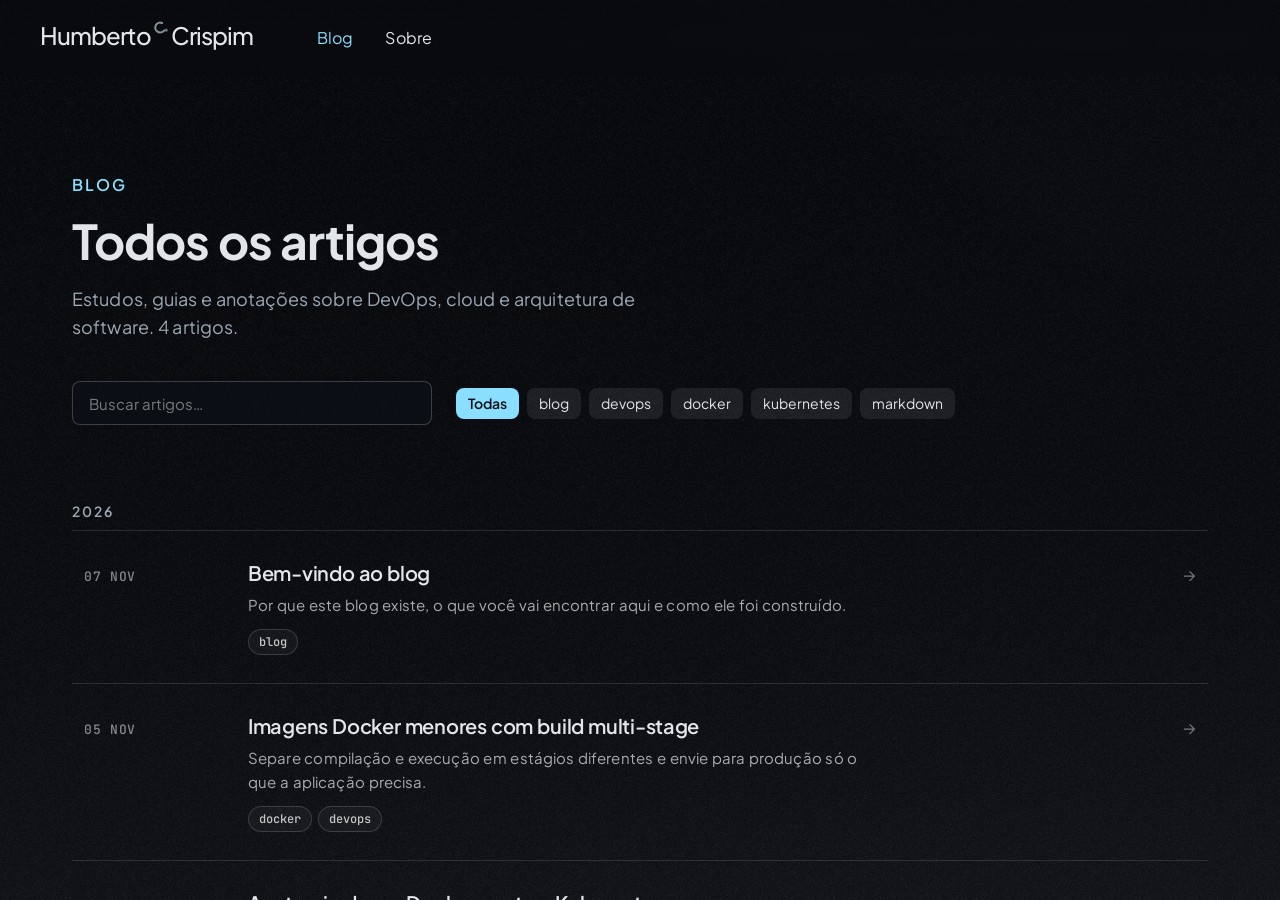
==== blog.html @ ec680221 "Adicionar página Blog com todos os artigos Nova página blog.html com busca, filtro por categoria e a" ====
<!doctype html>
<html lang="pt-BR"><head><meta charset="utf-8"><meta name="viewport" content="width=device-width,initial-scale=1"><link rel="icon" type="image/png" sizes="32x32" href="./assets/favicon-32.png"><link rel="icon" type="image/png" sizes="512x512" href="./assets/favicon-512.png"><link rel="apple-touch-icon" href="./assets/favicon-180.png"><meta name="theme-color" content="#121212"><meta name="description" content="Blog de tecnologia de Humberto Crispim: notas, estudos e guias práticos."><link rel="preconnect" href="https://fonts.googleapis.com"><link rel="preconnect" href="https://fonts.gstatic.com" crossorigin><link href="https://fonts.googleapis.com/css2?family=Plus+Jakarta+Sans:ital,wght@0,400;0,500;0,600;0,700;0,800;1,400&family=JetBrains+Mono:ital,wght@0,400;0,700;1,400&display=swap" rel="stylesheet"><title>Blog — Humberto Crispim</title><link rel="stylesheet" href="./styles.css"></head><body class="blog-index"><div id="sky"></div><canvas id="atmos" aria-hidden="true"></canvas><div id="light"></div><div id="noise"></div><main class="shell" id="page"><nav><div class="nav-inner"><a class="brand logo" href="./index.html" aria-label="Humberto C. Crispim, início"><span class="logo-first">Humberto</span><span class="logo-mid"><svg class="logo-c" viewBox="386 19 51 48" aria-hidden="true"><g transform="translate(381.26 17.38) rotate(-14 26 26) scale(1.3)"><path class="logo-c-stroke" d="M28.5 10.5 A12 12 0 1 0 28.5 29.5" pathLength="1"/><circle class="logo-c-dot" cx="34" cy="30" r="3.4"/></g></svg></span><span class="logo-last">Crispim</span></a><div class="navlinks"><a href="./blog.html" aria-current="page">Blog</a><a href="./index.html#sobre">Sobre</a></div></div></nav><section class="section blog-section blog-page" aria-labelledby="blog-title"><header class="archive-head"><h2 class="kicker">Blog</h2><h1 id="blog-title">Todos os artigos</h1><p class="archive-lead">Estudos, guias e anotações sobre DevOps, cloud e arquitetura de software. <span id="archive-count" aria-live="polite"></span></p></header><div class="toolbar"><input class="search" id="archive-search" type="search" placeholder="Buscar artigos…" aria-label="Buscar artigos"><div class="cat-pills" id="archive-tags" role="group" aria-label="Filtrar por categoria"></div></div><div id="archive"></div></section><footer class="site-footer"><div class="footer-grid"><div class="footer-about"><span class="logo logo-static" role="img" aria-label="Humberto C. Crispim"><span class="logo-first">Humberto</span><span class="logo-mid"><svg class="logo-c" viewBox="386 19 51 48" aria-hidden="true"><g transform="translate(381.26 17.38) rotate(-14 26 26) scale(1.3)"><path class="logo-c-stroke" d="M28.5 10.5 A12 12 0 1 0 28.5 29.5" pathLength="1"/><circle class="logo-c-dot" cx="34" cy="30" r="3.4"/></g></svg></span><span class="logo-last">Crispim</span></span><p>Blog de tecnologia sobre DevOps, cloud e arquitetura de software.</p><p class="copy">© 2026 Humberto Crispim</p></div><div><h2>Categorias</h2><ul class="footer-tags" id="footer-tags"></ul></div><div><h2>Geral</h2><ul><li><a href="./blog.html">Blog</a></li><li><a href="./index.html#sobre">Sobre</a></li></ul><div class="footer-social"><a class="social-link" href="https://github.com/humbertocrispim" target="_blank" rel="noopener noreferrer"><svg xmlns="http://www.w3.org/2000/svg" width="20" height="20" viewBox="0 0 24 24" fill="none" stroke="currentColor" stroke-width="2" stroke-linecap="round" stroke-linejoin="round" aria-hidden="true"><path d="M15 22v-4a4.8 4.8 0 0 0-1-3.5c3 0 6-2 6-5.5.08-1.25-.27-2.48-1-3.5.28-1.15.28-2.35 0-3.5 0 0-1 0-3 1.5-2.64-.5-5.36-.5-8 0C6 2 5 2 5 2c-.3 1.15-.3 2.35 0 3.5A5.403 5.403 0 0 0 4 9c0 3.5 3 5.5 6 5.5-.39.49-.68 1.05-.85 1.65-.17.6-.22 1.23-.15 1.85v4"></path><path d="M9 18c-4.51 2-5-2-7-2"></path></svg><span class="sr-only">GitHub de Humberto Crispim (abre em nova aba)</span></a><a class="social-link" href="https://www.linkedin.com/in/humberto-crispim-324182112/" target="_blank" rel="noopener noreferrer"><svg xmlns="http://www.w3.org/2000/svg" width="20" height="20" viewBox="0 0 24 24" fill="none" stroke="currentColor" stroke-width="2" stroke-linecap="round" stroke-linejoin="round" aria-hidden="true"><path d="M16 8a6 6 0 0 1 6 6v7h-4v-7a2 2 0 0 0-2-2 2 2 0 0 0-2 2v7h-4v-7a6 6 0 0 1 6-6z"></path><rect width="4" height="12" x="2" y="9"></rect><circle cx="4" cy="4" r="2"></circle></svg><span class="sr-only">LinkedIn de Humberto Crispim (abre em nova aba)</span></a></div></div></div></footer></main><script src="./site.js"></script><script src="./atmosphere.js"></script><script src="./posts.js"></script><script src="./blog.js"></script><script src="./vendor/motion.umd.min.js"></script><script src="./interactions.js"></script></body></html>
---- styles.css ----
:root{--top:19,47,69;--mid:44,118,151;--bottom:138,222,255;--glow:250,205,150;--grain:.065;--glass:.24;color-scheme:dark}*{box-sizing:border-box}html,body{height:100%;margin:0}body{font-family:"Plus Jakarta Sans",system-ui,sans-serif;color:#fff;background:#142e43}button,a,input{-webkit-tap-highlight-color:transparent}button,a{touch-action:manipulation}a{color:inherit;text-decoration:none}button{font:inherit;color:inherit;cursor:pointer}button:focus-visible,a:focus-visible,input:focus-visible{outline:2px solid #fff;outline-offset:5px}#sky{position:fixed;inset:0;background:linear-gradient(rgb(var(--top)),rgb(var(--mid)) 55%,rgb(var(--bottom)));z-index:-3}#light{position:fixed;inset:-20%;z-index:-2;pointer-events:none;background:radial-gradient(ellipse at 76% 69%,rgba(var(--glow),.6),transparent 42%),radial-gradient(ellipse at 20% 20%,rgba(160,220,255,.16),transparent 43%);filter:blur(35px);animation:drift 18s ease-in-out infinite alternate}#noise{position:fixed;inset:0;pointer-events:none;z-index:5;opacity:var(--grain);background-image:url("data:image/svg+xml,%3Csvg viewBox='0 0 180 180' xmlns='http://www.w3.org/2000/svg'%3E%3Cfilter id='n'%3E%3CfeTurbulence type='fractalNoise' baseFrequency='.85' numOctaves='3' stitchTiles='stitch'/%3E%3C/filter%3E%3Cpath fill='%23fff' filter='url(%23n)' opacity='.75' d='M0 0h180v180H0z'/%3E%3C/svg%3E")}@keyframes drift{to{transform:translate(-5%,4%) scale(1.1)}}.shell{position:fixed;inset:18px 30px;border:1px solid #ffffff26;border-radius:22px;overflow:auto;background:rgba(4,12,24,var(--glass));backdrop-filter:blur(14px);box-shadow:0 30px 100px #0003;scroll-behavior:smooth;scrollbar-width:none}.shell::-webkit-scrollbar{display:none}nav{position:sticky;top:0;z-index:4;padding:23px 38px;display:flex;align-items:center;justify-content:space-between;background:#0d203458;backdrop-filter:blur(24px);border-bottom:1px solid #ffffff17}.brand{font-size:22px;font-weight:600;letter-spacing:-1px;display:flex;gap:10px;align-items:center}.mark{width:22px;height:22px;border:1px solid #fff9;border-radius:50%;box-shadow:6px -3px 0 -1px #ffffff30}.navlinks{display:flex;gap:30px;font-size:13px;color:#ffffffb0}.pill{border:1px solid #ffffff40;border-radius:30px;padding:9px 15px;background:#ffffff0a;font-size:12px}.hero{min-height:calc(100svh - 120px);display:flex;flex-direction:column;justify-content:center;padding:70px 7%;position:relative}.eyebrow{font-size:11px;letter-spacing:2.5px;text-transform:uppercase;color:#ffffffb5}.eyebrow:before{content:'';display:inline-block;width:6px;height:6px;border-radius:50%;background:#b2e6ff;box-shadow:0 0 14px #8adeff;margin-right:10px}h1{font-size:clamp(58px,7.8vw,112px);line-height:1.02;letter-spacing:-.065em;font-weight:500;margin:30px 0}h1 em{font-style:normal;color:#d2efff99}.hero p{max-width:400px;font-size:16px;line-height:1.8;color:#ffffffb3}.cta{display:inline-flex;align-items:center;gap:35px;width:max-content;margin-top:22px;border-bottom:1px solid #ffffff70;padding:10px 0;font-size:13px}.orbit{position:absolute;width:30vw;height:30vw;max-width:440px;max-height:440px;right:7%;top:25%;border:1px solid #ffffff26;border-radius:50%;background:radial-gradient(circle at 32% 25%,#ffffff26,#ffffff02 55%);box-shadow:inset -25px -20px 65px #071c3922,0 0 70px #ffffff06}.orbit:before,.orbit:after{content:'';position:absolute;border:1px solid #ffffff18;border-radius:50%;inset:15%;transform:rotate(-35deg) scaleX(1.6)}.orbit:after{inset:-10%;transform:rotate(35deg) scaleX(.6)}.hero-bottom{display:flex;justify-content:space-between;position:absolute;bottom:30px;left:7%;right:7%;font:10px monospace;letter-spacing:1px;color:#ffffff80}.section{padding:100px 7%;min-height:85svh;border-top:1px solid #ffffff20;display:flex;flex-direction:column;justify-content:center}.section h2{font-size:clamp(36px,5vw,66px);font-weight:400;letter-spacing:-.05em;line-height:1.08;margin:22px 0}.section p{color:#ffffffb8;line-height:1.8;font-size:15px;max-width:470px}.two{display:grid;grid-template-columns:1fr 1fr;gap:8%;align-items:center}.sample{min-height:300px;border:1px solid #ffffff30;background:#ffffff0c;box-shadow:0 20px 50px #0001,inset 0 1px #ffffff20;border-radius:24px;padding:32px;backdrop-filter:blur(20px);display:flex;flex-direction:column;justify-content:space-between}.sample .large{font-size:65px;font-weight:300;letter-spacing:-4px}.sample-row{display:flex;justify-content:space-between;align-items:center;font-size:12px;color:#ffffffb5}.line{height:1px;background:#ffffff25;margin:25px 0}.swatches{display:flex;gap:10px}.swatch{height:36px;flex:1;border-radius:8px;border:1px solid #ffffff30}.lab{margin-top:30px;display:grid;grid-template-columns:1fr 1fr;gap:20px}.control{border-top:1px solid #ffffff35;padding-top:20px}.control label{display:flex;justify-content:space-between;font-size:12px;margin-bottom:22px;color:#ffffffc5}input[type=range]{width:100%;accent-color:#c7ecff;cursor:pointer}.modes{display:flex;gap:8px;flex-wrap:wrap;margin-top:22px}.modes button{border:1px solid #ffffff30;border-radius:30px;background:#ffffff09;padding:11px 17px;font-size:12px}.modes button[aria-pressed=true]{background:#fff;color:#16384c;border-color:#fff}.final{text-align:center;align-items:center;min-height:75svh}.final p{max-width:480px}.final h2{font-size:clamp(55px,8vw,100px)}footer{padding:30px 7%;display:flex;justify-content:space-between;border-top:1px solid #ffffff20;color:#ffffff80;font-size:11px}.progress{position:fixed;left:0;top:0;height:2px;background:#c5ecff;z-index:10;width:0}.status{position:fixed;right:48px;bottom:35px;z-index:6;font:10px monospace;letter-spacing:1px;pointer-events:none;color:#ffffff80}.paused #light{animation-play-state:paused}@media(max-width:760px){.shell{inset:9px;border-radius:16px}nav{padding:20px}.navlinks{display:none}.brand{font-size:19px}.hero{padding:65px 7% 100px;min-height:85svh}.hero h1{position:relative;z-index:1;font-size:clamp(52px,12vw,80px)}.orbit{right:4%;top:21%;width:48vw;height:48vw;opacity:.5}.hero p{position:relative;max-width:290px}.two{grid-template-columns:1fr;gap:35px}.section{padding:75px 7%;min-height:90svh}.sample{min-height:250px}.status{right:25px;bottom:25px}.hero-bottom{font-size:8px}.hero-bottom span:last-child{display:none}.lab{grid-template-columns:1fr}.final{min-height:70svh}footer{padding-bottom:50px}}@media(prefers-reduced-motion:reduce){#light{animation:none}.shell{scroll-behavior:auto}}
#atmos{position:fixed;inset:0;width:100%;height:100%;z-index:-2;pointer-events:none}body.canvas-ready #light{display:none}#noise{background-image:url('./grain.png');background-size:128px 128px;opacity:calc(var(--grain) * 10)}.section{scroll-margin-top:80px}.title-line{display:block;will-change:transform,opacity}.title-light{color:#d2efff99}.replay{display:block;width:max-content;border:0;background:transparent;font-size:11px;color:#ffffffa5;margin-top:18px;padding:5px 0}.replay:hover{color:white}.orbit{border:0;background:transparent;box-shadow:none}.orbit:before,.orbit:after{display:none}.orbit-art{width:100%;height:100%;overflow:visible}.orbital-ring,.core-halo{transform-origin:220px 220px}.hero .cta{margin-top:18px}.hero-bottom{bottom:20px}@media(prefers-reduced-motion:reduce){.replay{display:none}}.hero{display:grid;grid-template-columns:minmax(0,.95fr) minmax(0,1.1fr);gap:5%;align-items:center;padding-top:90px;padding-bottom:110px}.hero-copy{min-width:0}.hero h1{font-size:clamp(54px,6.2vw,88px)}.terminal-demo{min-width:0;position:relative}.code-window,.command-window{background:#0c1117;border:1px solid #ffffff22;border-radius:15px;box-shadow:0 18px 50px #0003;overflow:hidden}.terminal-bar{height:40px;border-bottom:1px solid #ffffff20;display:flex;align-items:center;gap:9px;padding:0 16px;font:11px monospace;color:#ffffff80}.terminal-dot{height:7px;width:7px;background:#727981;border-radius:50%}.python-label{margin-left:auto;font-size:9px;letter-spacing:1.5px;color:#ffffff40}.python-code{margin:0;padding:23px 20px;font:clamp(10px,.94vw,13px)/1.9 "JetBrains Mono",ui-monospace,SFMono-Regular,Consolas,monospace;color:#dce0e6;overflow-x:auto;tab-size:4}.syn-keyword{color:#ff627a}.syn-string{color:#a6d3ff}.syn-type{color:#70bbff}.syn-fn{color:#c39bff}.command-window{margin-top:12px;padding:19px 20px;min-height:90px}.commands{font:clamp(11px,1vw,13px)/1.9 "JetBrains Mono",ui-monospace,SFMono-Regular,Consolas,monospace;color:#a6d3ff;white-space:pre}.prompt{color:#c39bff}.typing-cursor{display:inline-block;width:7px;height:14px;vertical-align:-2px;background:#b8ddff;margin-left:3px;animation:blink 1s step-end infinite}.typing-cursor[hidden]{display:none}.pending-command{visibility:hidden}.terminal-caption{display:flex;align-items:center;gap:7px;font:9px monospace;letter-spacing:.3px;color:#ffffff75;margin-top:15px}.terminal-caption>span:last-child{margin-left:auto;font-size:8px;letter-spacing:1px}.live-dot{width:5px;height:5px;border-radius:50%;background:#a6d3ff;box-shadow:0 0 10px #a6d3ff}.sr-only{position:absolute;width:1px;height:1px;padding:0;margin:-1px;overflow:hidden;clip:rect(0,0,0,0);white-space:nowrap;border:0}.paused .typing-cursor{animation-play-state:paused}@keyframes blink{50%{opacity:0}}@media(max-width:1000px){.hero{grid-template-columns:1fr;padding-top:65px;gap:45px}.hero-copy{max-width:600px}.hero h1{font-size:clamp(54px,9vw,84px)}.terminal-demo{max-width:650px;width:100%;margin-bottom:20px}.python-code{font-size:12px}.commands{font-size:12px}.hero-bottom{position:static;grid-column:1;margin-top:10px}.hero{padding-bottom:35px}}@media(max-width:480px){.python-code{font-size:9px;padding:18px 12px}.commands{font-size:10px}.command-window{padding:16px 12px}.terminal-caption>span:last-child{display:none}.hero h1{font-size:54px}.terminal-bar{padding:0 12px}}@media(prefers-reduced-motion:reduce){.typing-cursor{animation:none}}#noise{z-index:-1}.terminal-demo{isolation:isolate}.mac-terminal{height:405px;border-radius:15px;overflow:hidden;background:#282a35;border:1px solid #4b4a56;box-shadow:0 16px 45px #0005,0 0 0 1px #14141b;opacity:1}.mac-titlebar{height:38px;background:#272630;border-bottom:1px solid #14141c;display:flex;align-items:center;gap:15px;padding:0 12px;box-shadow:inset 0 1px 0 #ffffff12}.mac-buttons{display:flex;gap:9px;flex-shrink:0}.mac-buttons i{display:block;width:14px;height:14px;border-radius:50%;border:1px solid #797882;background:linear-gradient(#575660,#44434c);box-shadow:inset 0 1px #ffffff25}.mac-title{font:600 12px/1.2 system-ui,sans-serif;color:#686770;white-space:nowrap;overflow:hidden;text-overflow:ellipsis}.mac-shortcut{margin-left:auto;font:600 12px system-ui;color:#4e4d58;white-space:nowrap}.mac-terminal-body{padding:5px 7px;background:#282a35;height:calc(100% - 38px);font:12px/1.5 Menlo,Monaco,Consolas,monospace;color:#ededed;overflow:hidden}.last-login{white-space:nowrap;letter-spacing:0}.commands{font:inherit;color:#ededed;white-space:pre}.mac-line{display:flex;align-items:center;gap:0;min-height:21px;white-space:pre}.mac-prompt{display:inline-flex;align-items:center;gap:8px;margin-right:9px;flex-shrink:0}.apple-icon{height:14px;width:13px;color:#ed6bb7;overflow:visible}.mac-prompt>span{font-size:14px}.mac-line .typing-cursor{width:8px;height:17px;border:1px solid #ededed;background:transparent;margin-left:2px;vertical-align:0;flex-shrink:0}.mac-line .typing-cursor[hidden]{display:none}@media(min-width:1400px){.mac-terminal{height:440px}.mac-terminal-body{font-size:13px}}@media(max-width:1000px){.mac-terminal{height:390px}.mac-terminal-body{font-size:12px}.terminal-demo{max-width:650px}}@media(max-width:480px){.mac-terminal{height:300px;border-radius:12px}.mac-titlebar{gap:10px;padding:0 9px;height:32px}.mac-buttons{gap:5px}.mac-buttons i{width:10px;height:10px}.mac-title{font-size:9px}.mac-shortcut{font-size:9px}.mac-terminal-body{height:calc(100% - 32px);font-size:8px;padding:7px 5px}.mac-prompt{gap:5px;margin-right:5px}.mac-prompt>span{font-size:11px}.apple-icon{width:10px;height:12px}.mac-line .typing-cursor{height:13px;width:6px}.mac-line{min-height:18px}}.terminal-demo{isolation:isolate}.code-window,.command-window{background:#0c1117;opacity:1;border:1px solid #ffffff24;border-radius:14px;box-shadow:0 16px 40px #0003;backdrop-filter:none}.terminal-bar{height:39px;background:#0c1117;padding:0 16px;font:11px "JetBrains Mono",ui-monospace,SFMono-Regular,Consolas,monospace;letter-spacing:.4px;color:#92969c;border-bottom:1px solid #ffffff26}.terminal-dot{width:7px;height:7px;background:#6c7076}.python-code{background:#0c1117;padding:20px;font:12px/1.65 "JetBrains Mono",ui-monospace,SFMono-Regular,Consolas,monospace;color:#dce0e6;white-space:pre;overflow-x:auto}.command-window{background:#0c1117;margin-top:12px;padding:18px 20px;min-height:81px}.commands{font:12px/1.8 "JetBrains Mono",ui-monospace,SFMono-Regular,Consolas,monospace;color:#a6d3ff;white-space:pre}.prompt{color:#c39bff}.typing-cursor{width:7px;height:14px;background:#a6d3ff;border:0;margin-left:3px;vertical-align:-2px}.typing-cursor[hidden]{display:none}@media(max-width:480px){.python-code{font-size:9px;padding:16px 12px}.command-window{padding:15px 12px}.commands{font-size:11px}.terminal-bar{padding:0 12px}}.shell::before{content:"";position:fixed;inset:0;border-radius:inherit;pointer-events:none;z-index:-1;background-image:url("./grain.png");background-size:128px 128px;opacity:calc(var(--grain) * 10)}.terminal-demo{width:100%;max-width:547.2px;justify-self:end}.code-window{height:325.92px}.python-code{font-size:13.5px;line-height:1.65;padding:20px;height:calc(100% - 39px);margin:0}.command-window{height:83.25px;min-height:0;padding:18.35px 20px;margin-top:12px}.commands{font-size:12.5px;line-height:1.65}@media(max-width:1000px){.terminal-demo{justify-self:start;max-width:547.2px}}@media(max-width:600px){.code-window{height:auto;min-height:250px}.python-code{font-size:clamp(8px,2.25vw,13.5px);height:auto;line-height:1.65;padding:20px}.command-window{height:83.25px}.commands{font-size:12px}}nav{height:77px;min-height:77px;flex-shrink:0;padding:0;background:#0d1117;backdrop-filter:none;border-bottom:1px solid #ffffff1a;display:block}.nav-inner{width:100%;max-width:1424px;height:77px;margin:0 auto;padding:0 40px 1px;display:flex;align-items:center;justify-content:space-between;gap:16px}.brand{height:28px;line-height:28px;flex-shrink:0}.navlinks{gap:4px;font-size:14px;line-height:20px}.navlinks a{padding:12px;border-radius:8px;white-space:nowrap}.navlinks a:hover{background:#ffffff1a}.pill{height:40px;padding:0 16px;border-radius:4px;display:inline-flex;align-items:center;justify-content:center;white-space:nowrap;background:#0d1117;border:1px solid #ffffff52;font-size:14px}.code-window,.command-window,.terminal-bar,.python-code{background:#0d1117}@media(max-width:1240px){.nav-inner{padding-left:24px;padding-right:24px}}@media(max-width:1150px){.nav-inner{padding-left:16px;padding-right:16px}}@media(max-width:760px){nav{padding:0}.navlinks{display:none}.pill{font-size:12px;padding:0 12px}}.brand{height:52px;gap:12px;letter-spacing:-.8px}.brand-mascot{display:block;width:34px;height:50px;object-fit:contain;flex-shrink:0;filter:drop-shadow(.6px 0 0 #ffffffb3) drop-shadow(-.6px 0 0 #ffffffb3) drop-shadow(0 .6px 0 #ffffffb3) drop-shadow(0 -.6px 0 #ffffffb3)}.footer-brand{display:inline-flex;align-items:center;gap:10px}.footer-brand img{object-fit:contain;filter:drop-shadow(0 0 1px #fff9)}footer{align-items:center}@media(max-width:480px){.brand{gap:9px}.brand-mascot{width:29px;height:44px}.brand>span{font-size:19px}}.brand-mascot{width:48px;height:48px;filter:none;border-radius:6px;object-fit:contain}.brand{gap:12px}.footer-brand img{width:30px;height:30px;filter:none;border-radius:4px}@media(max-width:480px){.brand-mascot{width:42px;height:42px}}/* Keep scenery and grain fixed to the viewport throughout the full scroll. */
.shell{backdrop-filter:none;-webkit-backdrop-filter:none;z-index:1}.shell::before{display:none}#noise{z-index:0}#atmos{opacity:.65;mix-blend-mode:soft-light}#sky{position:fixed;inset:0;width:100vw;height:100vh}
.brand-mascot{width:44px;height:44px;object-fit:contain;filter:invert(1);border-radius:0}.brand{gap:11px}.footer-brand img{width:28px;height:28px;object-fit:contain;filter:invert(1);border-radius:0}@media(max-width:480px){.brand-mascot{width:38px;height:38px}}.code-window,.command-window{transform-origin:center;will-change:transform}.pill,.modes button,.replay,.brand-mascot{transform-origin:center}.cta>span{display:inline-block}@media(prefers-reduced-motion:reduce){.code-window,.command-window{will-change:auto}}/* Tamanhos alinhados a gofastmcp.com (medidos em 1440px) */
.brand{height:28px;gap:10px;font-size:20px;line-height:28px;letter-spacing:-.4px}.brand-mascot{width:28px;height:28px}.navlinks a{font-weight:500;letter-spacing:.1px}.pill{font-size:15px;letter-spacing:.1px;gap:8px}
.hero h1{font-size:72px;line-height:1.02;font-weight:600;letter-spacing:-.04em;margin:24px 0}
.hero p{max-width:576px;font-size:20px;line-height:30px;letter-spacing:.1px}
.section h2{font-size:48px;line-height:56px;font-weight:600;letter-spacing:-1px;margin:20px 0}
.final h2{font-size:72px;line-height:1.02;letter-spacing:-.04em}
.section p{font-size:16px;line-height:26px;letter-spacing:.1px;max-width:576px}
.eyebrow{font-family:"JetBrains Mono",ui-monospace,SFMono-Regular,Menlo,monospace;font-size:14px;line-height:18px;font-weight:500;letter-spacing:2px}
.cta{font-size:15px;line-height:22.5px;margin-top:32px}
.hero,.section,footer{--gutter:max(72px,calc((100% - 1216px) / 2))}.hero{padding-left:var(--gutter);padding-right:var(--gutter)}.section{padding:128px var(--gutter)}.hero-bottom{left:var(--gutter);right:var(--gutter)}
footer{padding:40px var(--gutter);font-size:14px}.footer-brand img{width:24px;height:24px}
@media(max-width:1000px){.hero h1{font-size:clamp(44px,8vw,72px)}.final h2{font-size:clamp(44px,8vw,72px)}.section h2{font-size:clamp(34px,6vw,48px);line-height:1.17}.hero,.section{padding-left:40px;padding-right:40px}footer{padding:32px 40px}.hero-bottom{left:40px;right:40px}}
@media(max-width:760px){.hero,.section{padding-left:24px;padding-right:24px}.section{padding-top:80px;padding-bottom:80px}footer{padding:28px 24px 50px}.hero p{font-size:18px;line-height:28px}.eyebrow{font-size:12px}}
@media(max-width:480px){.hero h1{font-size:44px}.brand{gap:8px}.brand-mascot{width:24px;height:24px}.brand>span{font-size:16px;white-space:nowrap}.pill{font-size:12px;padding:0 10px;gap:6px;height:36px}}
.brand{display:inline-flex;align-items:center;height:44px;padding:0 4px}.brand .brand-mascot{width:auto;height:32px;filter:invert(1)}
.hero h1{margin:0 0 12px}.hero .tagline{font-size:24px;line-height:32px;color:#ffffffa6;font-weight:400;letter-spacing:-.2px;margin:0 0 28px}
.footer-brand{gap:10px}.footer-brand img{width:auto;height:18px;filter:invert(1);opacity:.7}
@media(max-width:480px){.brand .brand-mascot{height:28px}.hero .tagline{font-size:20px;line-height:28px}}

/* ---------- Blog ---------- */
.blog-section{min-height:0;justify-content:flex-start}
.section-head{display:flex;align-items:flex-end;justify-content:space-between;gap:24px;flex-wrap:wrap;margin-bottom:40px}
.section-head h2{margin:14px 0 0}
.section-head .count{font:500 13px/18px "JetBrains Mono",ui-monospace,SFMono-Regular,Menlo,monospace;letter-spacing:1px;text-transform:uppercase;color:#ffffff80}
.featured-grid{display:grid;grid-template-columns:repeat(3,minmax(0,1fr));gap:20px}
.post-card{display:flex;flex-direction:column;gap:14px;padding:28px;border:1px solid #ffffff1f;border-radius:16px;background:#0d1117b3;min-height:260px;transition:border-color .2s,transform .2s,background .2s}
.post-card:hover,.post-card:focus-visible{border-color:#8adeffa6;transform:translateY(-4px);background:#0d1117e6;outline:none}
.post-meta{font:500 12px/18px "JetBrains Mono",ui-monospace,SFMono-Regular,Menlo,monospace;letter-spacing:1px;text-transform:uppercase;color:#ffffff8c}
.post-card h3{font-size:22px;line-height:28px;font-weight:600;letter-spacing:-.4px;margin:0}
.section .post-card p{margin:0;font-size:15px;line-height:24px;color:#ffffffad;max-width:none;flex:1}
.tags{display:flex;gap:6px;flex-wrap:wrap}
.tag{display:inline-block;font:500 12px/1 "JetBrains Mono",ui-monospace,SFMono-Regular,Menlo,monospace;padding:6px 10px;border:1px solid #ffffff26;border-radius:999px;color:#ffffffc0;background:#ffffff0a}
a.tag:hover{border-color:#8adeff;color:#fff}
.toolbar{display:flex;gap:16px;flex-wrap:wrap;align-items:center;justify-content:space-between;margin-bottom:28px}
.search{flex:1 1 260px;max-width:360px;height:44px;padding:0 16px;border-radius:8px;border:1px solid #ffffff33;background:#0d1117cc;color:#fff;font:inherit;font-size:15px}
.search::placeholder{color:#ffffff73}
.search:focus{outline:none;border-color:#8adeff}
.chips{display:flex;gap:8px;flex-wrap:wrap}
.chip{height:36px;padding:0 14px;border-radius:999px;border:1px solid #ffffff33;background:transparent;color:#ffffffcc;font:inherit;font-size:13px;cursor:pointer;transition:background .2s,color .2s,border-color .2s}
.chip:hover{border-color:#ffffff80}
.chip[aria-pressed="true"]{background:#fff;color:#0d1117;border-color:#fff}
.post-list{list-style:none;margin:0;padding:0;border-top:1px solid #ffffff1f}
.post-row a{display:grid;grid-template-columns:140px minmax(0,1fr) auto;gap:24px;align-items:baseline;padding:28px 12px;border-bottom:1px solid #ffffff1f;transition:background .2s}
.post-row a:hover,.post-row a:focus-visible{background:#ffffff0a;outline:none}
.post-row time{font:500 13px/20px "JetBrains Mono",ui-monospace,SFMono-Regular,Menlo,monospace;color:#ffffff80;text-transform:uppercase;letter-spacing:.5px}
.post-row h3{font-size:20px;line-height:28px;font-weight:600;margin:0 0 6px;letter-spacing:-.3px}
.section .post-row p{margin:0 0 12px;font-size:15px;line-height:24px;color:#ffffffa6;max-width:640px}
.post-row .arrow{color:#ffffff66;font-size:18px;transition:transform .2s,color .2s}
.post-row a:hover .arrow{transform:translateX(4px);color:#fff}
.empty{padding:40px 12px;color:#ffffff99}
@media(max-width:1000px){.featured-grid{grid-template-columns:1fr 1fr}}
@media(max-width:760px){.featured-grid{grid-template-columns:1fr}.post-card{min-height:0;padding:24px}.post-row a{grid-template-columns:1fr;gap:6px;padding:24px 4px}.post-row .arrow{display:none}.search{max-width:none}}
/* ---------- Página do post ---------- */
.article-wrap{--gutter:max(72px,calc((100% - 760px) / 2));padding:88px var(--gutter) 128px}
.back{display:inline-flex;gap:8px;font-size:14px;color:#ffffffb3;margin-bottom:40px}
.back:hover{color:#fff}
.article-head h1{font-size:48px;line-height:56px;font-weight:600;letter-spacing:-1px;margin:14px 0 16px}
.article-head .summary{font-size:20px;line-height:30px;color:#ffffffad;margin:0 0 20px}
.article-head{padding-bottom:36px;margin-bottom:40px;border-bottom:1px solid #ffffff1f}
.prose{font-size:17px;line-height:30px;color:#ffffffd9}
.prose h2{font-size:28px;line-height:36px;font-weight:600;letter-spacing:-.5px;margin:48px 0 14px;color:#fff}
.prose h3,.prose h4{font-size:21px;line-height:28px;font-weight:600;margin:36px 0 10px;color:#fff}
.prose p{margin:0 0 20px}
.prose a{color:#8adeff;text-decoration:underline;text-underline-offset:3px}
.prose strong{color:#fff;font-weight:600}
.prose code{font-family:"JetBrains Mono",ui-monospace,SFMono-Regular,Menlo,monospace;font-size:.86em;background:#ffffff14;padding:2px 6px;border-radius:4px}
.prose pre{background:#0d1117;border:1px solid #ffffff24;border-radius:12px;padding:20px;overflow:auto;margin:0 0 24px;font-size:14px;line-height:22px}
.prose pre code{background:none;padding:0;font-size:inherit}
.prose ul,.prose ol{padding-left:24px;margin:0 0 20px}
.prose li{margin:6px 0}
.prose blockquote{margin:0 0 20px;padding:4px 0 4px 20px;border-left:3px solid #8adeff;color:#ffffffb3}
.prose blockquote p:last-child{margin:0}
.prose img{max-width:100%;border-radius:12px}
.prose hr{border:0;border-top:1px solid #ffffff26;margin:40px 0}
.post-nav{display:grid;grid-template-columns:1fr 1fr;gap:16px;margin-top:64px;padding-top:40px;border-top:1px solid #ffffff1f}
.post-nav a{display:flex;flex-direction:column;gap:6px;padding:20px;border:1px solid #ffffff1f;border-radius:12px;font-weight:600;transition:border-color .2s}
.post-nav a:hover{border-color:#8adeffa6}
.post-nav a span{font:500 12px/18px "JetBrains Mono",ui-monospace,SFMono-Regular,Menlo,monospace;letter-spacing:1px;text-transform:uppercase;color:#ffffff80}
.post-nav .next{text-align:right;grid-column:2}
@media(max-width:1000px){.article-wrap{--gutter:40px}}
@media(max-width:760px){.article-wrap{--gutter:24px;padding-top:56px}.article-head h1{font-size:34px;line-height:40px}.article-head .summary{font-size:18px;line-height:28px}.prose{font-size:16px;line-height:28px}.prose pre{font-size:13px;padding:16px}.post-nav{grid-template-columns:1fr}.post-nav .next{grid-column:1}}

/* ---------- Logo animada: H (logo) + "umberto Crispim" ----------
   Medidas pela fonte Plus Jakarta Sans: altura da maiúscula = 0.745em.
   A haste curta do H (489 de 720 unidades do SVG) tem exatamente essa altura,
   então o SVG inteiro mede 0.745 * 720 / 489 = 1.097em. A base da haste curta
   (unidade 882) fica na linha de base: deslocamento = (990-882)/720 * 1.097em = .165em. */
.brand{display:inline-flex;align-items:baseline;gap:0;height:44px;padding:0 4px;font-size:22px;font-weight:700;letter-spacing:-.4px;line-height:44px}
.brand-mark{height:1.097em;width:auto;margin:0 .045em 0 0;position:relative;top:.165em;overflow:visible;fill:#8adeff;flex-shrink:0}
.brand-mark *{transform-box:fill-box}
.hm-left,.hm-right{transform-origin:50% 100%}
.hm-bar{transform-origin:0 50%}
.hm-dot{transform-origin:100% 50%}
.brand-name{display:inline-flex;white-space:pre;color:#f2f5f8}
.brand-name .ch{display:inline-block}
.brand-name .sp{width:.26em}
.brand:focus-visible{outline:2px solid #8adeff;outline-offset:4px;border-radius:6px}
@media(max-width:480px){.brand{font-size:19px}}
/* ---------- Site liso: sem moldura, só o degradê ---------- */
.shell{inset:0;border:0;border-radius:0;box-shadow:none}
.section,footer,.article-head,.post-nav{border-top:0;border-bottom:0}
nav{background:transparent;border-bottom:0;backdrop-filter:blur(14px);-webkit-backdrop-filter:blur(14px)}
@media(max-width:760px){.shell{inset:0;border-radius:0}}

/* ---------- Estrutura inspirada em joshwcomeau.com ----------
   Fontes: Plus Jakarta Sans (no lugar de Wotfard) e JetBrains Mono (no lugar de Cartograph CF). */
body{color:#e3e6e8}
.nav-inner{justify-content:flex-start}
.navlinks{margin-left:40px;gap:0}
.navlinks a{padding:12px 16px;font-size:16px;font-weight:500}
.pill{margin-left:auto}
.kicker{font-size:16px;line-height:24px;font-weight:600;letter-spacing:2px;text-transform:uppercase;color:#8adeff;margin:0 0 36px}
.blog-layout{display:grid;grid-template-columns:minmax(0,1fr) 320px;gap:96px;align-items:start}
.blog-main{max-width:680px}
.article-item{margin-bottom:64px}
.article-item h3{margin:0;font-size:22px;line-height:33px;font-weight:700;letter-spacing:-.2px}
.article-item h3 a:hover{color:#8adeff}
.section .article-item .sub{margin:0;font-size:17px;line-height:25.5px;font-weight:500;color:#9ca8b4;max-width:none}
.section .article-item .excerpt{margin:16px 0;font-size:16px;line-height:26px;color:#e3e6e8cc;max-width:none}
.read-more{display:inline-flex;align-items:center;gap:6px;font-size:16px;font-weight:700;color:#e3e6e8}
.read-more span{transition:transform .2s}
.read-more:hover{color:#8adeff}.read-more:hover span{transform:translateX(4px)}
.show-more{display:flex;align-items:center;gap:12px;margin:0 auto;height:44px;padding:0 24px 0 6px;border:0;border-radius:6px;background:#ffffff14;color:#e3e6e8;font:600 15px "Plus Jakarta Sans",system-ui,sans-serif;cursor:pointer}
.show-more span{display:grid;place-items:center;width:32px;height:32px;border-radius:4px;background:#ffffff14}
.show-more:hover{background:#ffffff24}
.blog-side{position:sticky;top:120px;display:flex;flex-direction:column;gap:56px}
.cat-pills{display:flex;flex-wrap:wrap;gap:8px}
.cat-pills button{padding:5px 12px;border:0;border-radius:8px;background:#ffffff14;color:#e3e6e8;font:400 14px/21px "Plus Jakarta Sans",system-ui,sans-serif;cursor:pointer;transition:background .2s,color .2s}
.cat-pills button:hover{background:#ffffff26}
.cat-pills button[aria-pressed="true"]{background:#8adeff;color:#0d1117;font-weight:600}
.popular{list-style:none;margin:0;padding:0;display:flex;flex-direction:column;gap:16px}
.popular a{display:grid;grid-template-columns:20px 1fr;gap:16px;margin-left:-36px;font-size:19px;line-height:28.5px;font-weight:500;color:#e3e6e8}
.popular a span{color:#9ca8b4;transition:transform .2s,color .2s}
.popular a:hover{color:#8adeff}.popular a:hover span{transform:translateX(4px);color:#8adeff}
.site-footer{display:block;padding:72px var(--gutter) 56px}
.footer-grid{display:grid;grid-template-columns:minmax(0,1.4fr) repeat(2,minmax(0,1fr));gap:48px}
.footer-about p{margin:12px 0 0;font-size:15px;line-height:24px;color:#e3e6e8b3;max-width:340px}
.footer-about .copy{margin-top:28px;font-size:13px;color:#e3e6e880}
.site-footer .footer-brand{font-size:20px;font-weight:700;color:#fff}
.site-footer .footer-brand img{height:24px}
.site-footer h2{margin:0 0 16px;font-size:14px;line-height:21px;font-weight:600;letter-spacing:1px;text-transform:uppercase;color:#afcfde}
.site-footer ul{list-style:none;margin:0;padding:0;display:flex;flex-direction:column;gap:10px;font-size:15px}
.site-footer ul a{color:#e3e6e8cc}.site-footer ul a:hover{color:#8adeff}
.footer-tags{display:grid!important;grid-template-columns:1fr 1fr}
@media(max-width:1000px){.blog-layout{grid-template-columns:1fr;gap:48px}.blog-side{position:static;order:-1}.popular a{margin-left:0}}
@media(max-width:760px){.footer-grid{grid-template-columns:1fr 1fr}.footer-about{grid-column:1/-1}.article-item{margin-bottom:48px}.article-item h3{font-size:20px;line-height:29px}.site-footer{padding:56px 24px 64px}}
/* Ajustes da fonte Plus Jakarta Sans e dos títulos de seção */
body{word-spacing:.04em}
.section .kicker{font-size:16px;line-height:24px;font-weight:600;letter-spacing:2px;margin:0 0 36px}
.hero h1,.final h2{letter-spacing:-.03em}
.section h2{letter-spacing:-.02em}
@media(max-width:1000px){.blog-side{order:0}}

/* ---------- Logo "Humberto C. Crispim" (assets/humberto-crispim-escuro.svg, sem o fundo) ---------- */
.brand{align-items:center;font-size:inherit;line-height:1}
.brand-logo{display:block;height:30px;width:auto;overflow:visible}
.lg-first,.lg-last,.lg-doodle,.lg-dot{transform-box:fill-box;transform-origin:center}
.footer-logo-img{display:block;height:24px;width:auto}
@media(max-width:480px){.brand-logo{height:24px}}
@media(max-width:480px){.brand-logo{height:20px}.pill{font-size:11px;padding:0 9px;height:34px}}

/* Logo nas cores do site: nomes em branco gelo, "C." no azul de destaque */
.brand-logo g[fill]{fill:#f2f5f8}
.brand-logo .lg-c{stroke:#8adeff}
.brand-logo .lg-dot{fill:#8adeff}
.brand-logo{height:26px}
.brand:hover .lg-c{stroke:#b9ecff}
@media(max-width:480px){.brand-logo{height:19px}}
/* Frase do topo: "DevOps na prática." numa linha, a segunda frase quebra em duas */
.hero h1{font-size:clamp(40px,3.9vw,56px);line-height:1.08}
@media(max-width:1000px){.hero h1{font-size:clamp(36px,7vw,56px)}}

/* ---------- Logo e menu medidos em joshwcomeau.com ----------
   Logo: texto 24px, peso 500, espaçamento -1px, subido 3px, cor primária.
   Rabisco "C." em cinza num espaço de 20px entre os nomes.
   Entrada: nomes deslizam 6px para fora em .3s (aos .75s e .825s); depois o "C." se desenha. */
.logo{display:inline-flex;align-items:baseline;height:auto;padding:0;font-size:24px;line-height:36px;font-weight:500;letter-spacing:-1px;color:#8adeff;transform:translateY(-3px);word-spacing:normal}
.logo .logo-first,.logo .logo-last{display:inline-block}
.logo .logo-mid{display:inline-block;position:relative;width:20px;align-self:stretch}
.logo .logo-c{position:absolute;left:2px;top:3px;width:16px;height:15px;overflow:visible}
.logo-c-stroke{fill:none;stroke:#9ca8b4;stroke-width:5;stroke-linecap:round;stroke-dasharray:1;stroke-dashoffset:1}
.logo-c-dot{fill:#9ca8b4;opacity:0}
a.logo .logo-first{animation:logo-scooch-left .3s cubic-bezier(.27,.22,.44,1.03) .75s both}
a.logo .logo-last{animation:logo-scooch-right .3s cubic-bezier(.27,.22,.44,1.03) .825s both}
a.logo .logo-c-stroke{animation:logo-draw .6s cubic-bezier(.27,.22,.44,1.03) 1.05s both}
a.logo .logo-c-dot{animation:logo-dot .15s ease 1.6s both}
.logo-static .logo-c-stroke{stroke-dashoffset:0}.logo-static .logo-c-dot{opacity:1}
@keyframes logo-scooch-left{from{transform:translateX(6px)}to{transform:translateX(0)}}
@keyframes logo-scooch-right{from{transform:translateX(-6px)}to{transform:translateX(0)}}
@keyframes logo-draw{to{stroke-dashoffset:0}}
@keyframes logo-dot{to{opacity:1}}
@media(prefers-reduced-motion:reduce){a.logo .logo-first,a.logo .logo-last,a.logo .logo-c-stroke,a.logo .logo-c-dot{animation:none}.logo-c-stroke{stroke-dashoffset:0}.logo-c-dot{opacity:1}}
.logo:focus-visible{outline:2px solid #8adeff;outline-offset:2px;border-radius:4px}
.navlinks{margin-left:48px;gap:0}
.navlinks a{height:48px;display:flex;align-items:center;padding:0 16px;font-size:16px;line-height:24px;font-weight:400;color:#e3e6e8;border-radius:0}
.navlinks a:hover{background:none;color:#8adeff}
.site-footer .logo{transform:none}
@media(max-width:480px){.logo{font-size:20px;letter-spacing:-.8px}.logo .logo-mid{width:17px}.logo .logo-c{width:13px;height:12px;top:4px}}
.navlinks{margin-left:32px}

/* ---------- Redes sociais no rodapé (medidas de joshwcomeau.com) ----------
   Ícones Lucide 20px numa área de 32px (clique de 40px), cinza; clareiam no hover. */
.footer-social{display:flex;gap:16px;margin-top:28px;color:#9ca8b4}
.social-link{position:relative;display:flex;align-items:center;justify-content:center;width:32px;height:32px;color:inherit;border-radius:1000px;transform-origin:50% 85%;backface-visibility:hidden;transition:color .2s}
.social-link::before{content:"";position:absolute;inset:-4px}
.social-link:hover,.social-link:focus-visible{color:#e3e6e8}
.social-link:focus-visible{outline:2px solid #8adeff;outline-offset:2px}

/* ---------- Botão com ícone (medido no "Show more" de joshwcomeau.com) ----------
   250x42px, cantos 4px, fundo #272e35; quadrado do ícone #454d54 com 4px de margem;
   ao clicar, o quadrado encolhe para 80% e a seta compensa. */
.pbtn{--h:42px;position:relative;display:flex;align-items:center;width:250px;max-width:100%;height:var(--h);padding:0;border:0;border-radius:4px;background:#272e35;color:#fff;font:500 16px/1 "Plus Jakarta Sans",system-ui,sans-serif;word-spacing:normal;text-decoration:none;cursor:pointer}
.pbtn-icon{position:relative;flex-shrink:0;width:var(--h);height:var(--h);transition:transform .2s cubic-bezier(0,.67,.6,1.24)}
.pbtn-box{position:absolute;inset:4px;display:grid;place-content:center;border-radius:2px;background:#454d54}
.pbtn svg{display:block;transition:transform .3s cubic-bezier(0,.67,.6,1.24)}
.pbtn:active .pbtn-icon{transform:scale(.8);transition:transform 0s}
.pbtn:active svg{transform:scale(1.25);transition:transform 0s}
.pbtn-label{flex:1;display:flex;justify-content:center;padding:0 20px 0 16px;white-space:nowrap}
.pbtn:hover{background:#2f373f}
.pbtn:focus-visible{outline:2px solid #8adeff;outline-offset:3px}
.hero .pbtn{margin-top:32px}
/* "Mostrar mais" centralizado abaixo da lista, sem esmaecer o último artigo. */
.more-wrap .pbtn{margin:0 auto}
/* Logo nas cores da frase do topo: nome #e3e6e8 (como "DevOps na prática.") e "C." #d2efff99 (como "Arquitetura em construção.") */
.logo{color:#e3e6e8}
.logo-c-stroke{stroke:#d2efff99}
.logo-c-dot{fill:#d2efff99}

/* ---------- Fundo monocromático ----------
   As paradas de cor em atmosphere.js e site.js foram convertidas para cinza (mesmo brilho).
   Aqui, as cores fixas do fundo que ainda eram azuis. */
:root{--top:28,28,28;--mid:59,59,59;--bottom:112,112,112;--glow:112,112,112}
body{background:#121212}
.progress{background:#e3e6e8}

/* ---------- Terminal único do topo (digitação em terminal.js) ---------- */
.term-window{height:auto!important}
.term-body{margin:0;padding:20px;background:#0d1117;font:13px/1.7 "JetBrains Mono",ui-monospace,SFMono-Regular,Consolas,monospace;color:#c9d1d9;white-space:pre;overflow-x:auto;word-spacing:normal}
.term-body .tl{min-height:1.7em}
.term-body .tl.is-hidden{visibility:hidden}
.term-body .typed{color:#a6d3ff}
.term-body .ok{color:#7ee2a8}
.term-body .muted{color:#8b949e}
.term-body a{color:#a6d3ff;text-decoration:underline;text-decoration-color:#a6d3ff66;text-underline-offset:3px}
.term-body a:hover{color:#fff;text-decoration-color:#fff}
.term-body .typing-cursor{display:inline-block;width:7px;height:14px;margin-left:2px;vertical-align:-2px;background:#a6d3ff;animation:blink 1s step-end infinite}
@media(prefers-reduced-motion:reduce){.term-body .typing-cursor{animation:none}}
@media(max-width:600px){.term-body{font-size:clamp(8.5px,2.35vw,13px);padding:16px 14px}}

/* Terminal com altura fixa: rola para baixo enquanto digita, como um terminal real */
.term-body{height:400px;overflow-y:auto;overscroll-behavior:contain;scrollbar-width:thin;scrollbar-color:#ffffff30 transparent}
.term-body .tl.is-hidden{display:none}
.term-body .y-key{color:#c39bff}
.term-body .y-val{color:#a6d3ff}
.term-body .y-num{color:#79c0ff}
.term-body .y-null{color:#ff9e64}
.term-body .y-dash{color:#8b949e}
.term-body:focus-visible{outline:2px solid #8adeff;outline-offset:-2px}
@media(max-width:600px){.term-body{height:340px}}

/* ---------- Página Blog (blog.html) ---------- */
.blog-page{padding-top:96px}
.archive-head{margin-bottom:40px}
.archive-head .kicker{margin-bottom:16px}
.archive-head h1{margin:0 0 16px;font-size:48px;line-height:56px;font-weight:700;letter-spacing:-1px;color:#e3e6e8}
.section .archive-lead{margin:0;max-width:640px;font-size:18px;line-height:28px;color:#9ca8b4}
.archive-year{margin-top:48px}
.archive-year h2{margin:0 0 8px;font-size:14px;line-height:21px;font-weight:600;letter-spacing:2px;color:#9ca8b4}
.blog-page .toolbar{justify-content:flex-start;gap:16px 24px}
.cat-pills a{padding:5px 12px;border-radius:8px;background:#ffffff14;color:#e3e6e8;font:400 14px/21px "Plus Jakarta Sans",system-ui,sans-serif;transition:background .2s}
.cat-pills a:hover{background:#ffffff26}
.all-posts{display:inline-flex;align-items:center;gap:8px;margin-top:8px;font-size:16px;font-weight:700;color:#e3e6e8}
.all-posts span{transition:transform .2s}
.all-posts:hover{color:#8adeff}.all-posts:hover span{transform:translateX(4px)}
.navlinks a[aria-current="page"]{color:#8adeff}
@media(max-width:760px){.blog-page{padding-top:56px}.archive-head h1{font-size:34px;line-height:40px}.section .archive-lead{font-size:16px;line-height:26px}}
/* Menu visível no celular (só dois links: Blog e Sobre) */
@media(max-width:760px){.navlinks{display:flex;margin-left:auto}.navlinks a{padding:0 10px;font-size:15px}}
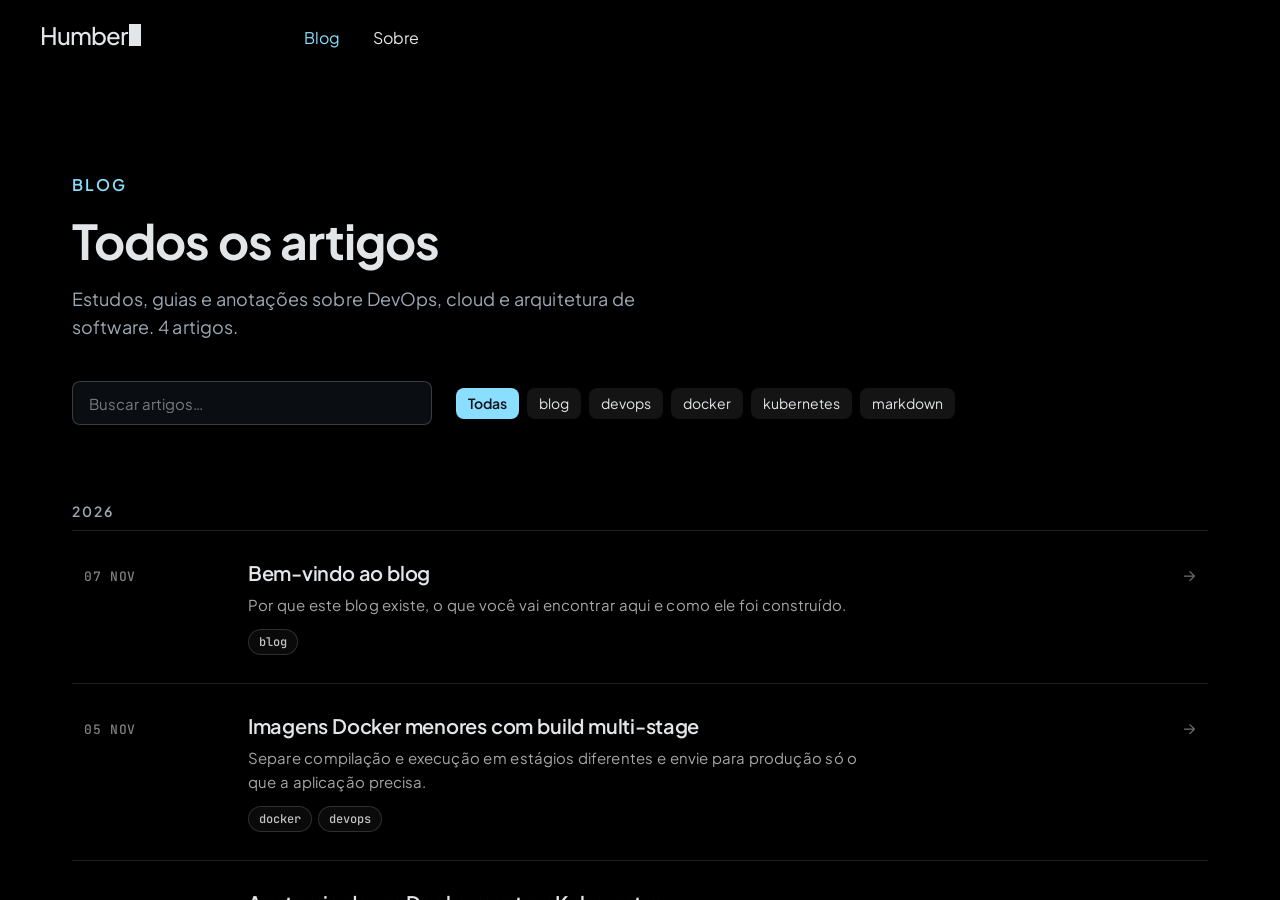
==== commit 42a03943: "Logo digitada, terminal em loop e fundo preto no blog - Logo sem o "C." do meio, com animação de dig" ====
--- a/blog.html
+++ b/blog.html
@@ -1,2 +1,2 @@
 <!doctype html>
-<html lang="pt-BR"><head><meta charset="utf-8"><meta name="viewport" content="width=device-width,initial-scale=1"><link rel="icon" type="image/png" sizes="32x32" href="./assets/favicon-32.png"><link rel="icon" type="image/png" sizes="512x512" href="./assets/favicon-512.png"><link rel="apple-touch-icon" href="./assets/favicon-180.png"><meta name="theme-color" content="#121212"><meta name="description" content="Blog de tecnologia de Humberto Crispim: notas, estudos e guias práticos."><link rel="preconnect" href="https://fonts.googleapis.com"><link rel="preconnect" href="https://fonts.gstatic.com" crossorigin><link href="https://fonts.googleapis.com/css2?family=Plus+Jakarta+Sans:ital,wght@0,400;0,500;0,600;0,700;0,800;1,400&family=JetBrains+Mono:ital,wght@0,400;0,700;1,400&display=swap" rel="stylesheet"><title>Blog — Humberto Crispim</title><link rel="stylesheet" href="./styles.css"></head><body class="blog-index"><div id="sky"></div><canvas id="atmos" aria-hidden="true"></canvas><div id="light"></div><div id="noise"></div><main class="shell" id="page"><nav><div class="nav-inner"><a class="brand logo" href="./index.html" aria-label="Humberto C. Crispim, início"><span class="logo-first">Humberto</span><span class="logo-mid"><svg class="logo-c" viewBox="386 19 51 48" aria-hidden="true"><g transform="translate(381.26 17.38) rotate(-14 26 26) scale(1.3)"><path class="logo-c-stroke" d="M28.5 10.5 A12 12 0 1 0 28.5 29.5" pathLength="1"/><circle class="logo-c-dot" cx="34" cy="30" r="3.4"/></g></svg></span><span class="logo-last">Crispim</span></a><div class="navlinks"><a href="./blog.html" aria-current="page">Blog</a><a href="./index.html#sobre">Sobre</a></div></div></nav><section class="section blog-section blog-page" aria-labelledby="blog-title"><header class="archive-head"><h2 class="kicker">Blog</h2><h1 id="blog-title">Todos os artigos</h1><p class="archive-lead">Estudos, guias e anotações sobre DevOps, cloud e arquitetura de software. <span id="archive-count" aria-live="polite"></span></p></header><div class="toolbar"><input class="search" id="archive-search" type="search" placeholder="Buscar artigos…" aria-label="Buscar artigos"><div class="cat-pills" id="archive-tags" role="group" aria-label="Filtrar por categoria"></div></div><div id="archive"></div></section><footer class="site-footer"><div class="footer-grid"><div class="footer-about"><span class="logo logo-static" role="img" aria-label="Humberto C. Crispim"><span class="logo-first">Humberto</span><span class="logo-mid"><svg class="logo-c" viewBox="386 19 51 48" aria-hidden="true"><g transform="translate(381.26 17.38) rotate(-14 26 26) scale(1.3)"><path class="logo-c-stroke" d="M28.5 10.5 A12 12 0 1 0 28.5 29.5" pathLength="1"/><circle class="logo-c-dot" cx="34" cy="30" r="3.4"/></g></svg></span><span class="logo-last">Crispim</span></span><p>Blog de tecnologia sobre DevOps, cloud e arquitetura de software.</p><p class="copy">© 2026 Humberto Crispim</p></div><div><h2>Categorias</h2><ul class="footer-tags" id="footer-tags"></ul></div><div><h2>Geral</h2><ul><li><a href="./blog.html">Blog</a></li><li><a href="./index.html#sobre">Sobre</a></li></ul><div class="footer-social"><a class="social-link" href="https://github.com/humbertocrispim" target="_blank" rel="noopener noreferrer"><svg xmlns="http://www.w3.org/2000/svg" width="20" height="20" viewBox="0 0 24 24" fill="none" stroke="currentColor" stroke-width="2" stroke-linecap="round" stroke-linejoin="round" aria-hidden="true"><path d="M15 22v-4a4.8 4.8 0 0 0-1-3.5c3 0 6-2 6-5.5.08-1.25-.27-2.48-1-3.5.28-1.15.28-2.35 0-3.5 0 0-1 0-3 1.5-2.64-.5-5.36-.5-8 0C6 2 5 2 5 2c-.3 1.15-.3 2.35 0 3.5A5.403 5.403 0 0 0 4 9c0 3.5 3 5.5 6 5.5-.39.49-.68 1.05-.85 1.65-.17.6-.22 1.23-.15 1.85v4"></path><path d="M9 18c-4.51 2-5-2-7-2"></path></svg><span class="sr-only">GitHub de Humberto Crispim (abre em nova aba)</span></a><a class="social-link" href="https://www.linkedin.com/in/humberto-crispim-324182112/" target="_blank" rel="noopener noreferrer"><svg xmlns="http://www.w3.org/2000/svg" width="20" height="20" viewBox="0 0 24 24" fill="none" stroke="currentColor" stroke-width="2" stroke-linecap="round" stroke-linejoin="round" aria-hidden="true"><path d="M16 8a6 6 0 0 1 6 6v7h-4v-7a2 2 0 0 0-2-2 2 2 0 0 0-2 2v7h-4v-7a6 6 0 0 1 6-6z"></path><rect width="4" height="12" x="2" y="9"></rect><circle cx="4" cy="4" r="2"></circle></svg><span class="sr-only">LinkedIn de Humberto Crispim (abre em nova aba)</span></a></div></div></div></footer></main><script src="./site.js"></script><script src="./atmosphere.js"></script><script src="./posts.js"></script><script src="./blog.js"></script><script src="./vendor/motion.umd.min.js"></script><script src="./interactions.js"></script></body></html>
+<html lang="pt-BR"><head><meta charset="utf-8"><meta name="viewport" content="width=device-width,initial-scale=1"><link rel="icon" type="image/png" sizes="32x32" href="./assets/favicon-32.png"><link rel="icon" type="image/png" sizes="512x512" href="./assets/favicon-512.png"><link rel="apple-touch-icon" href="./assets/favicon-180.png"><meta name="theme-color" content="#121212"><meta name="description" content="Blog de tecnologia de Humberto Crispim: notas, estudos e guias práticos."><link rel="preconnect" href="https://fonts.googleapis.com"><link rel="preconnect" href="https://fonts.gstatic.com" crossorigin><link href="https://fonts.googleapis.com/css2?family=Plus+Jakarta+Sans:ital,wght@0,400;0,500;0,600;0,700;0,800;1,400&family=JetBrains+Mono:ital,wght@0,400;0,700;1,400&display=swap" rel="stylesheet"><title>Blog — Humberto Crispim</title><link rel="stylesheet" href="./styles.css"></head><body class="blog-index"><div id="sky"></div><canvas id="atmos" aria-hidden="true"></canvas><div id="light"></div><div id="noise"></div><main class="shell" id="page"><nav><div class="nav-inner"><a class="brand logo" href="./index.html" aria-label="Humberto Crispim, início"><span class="logo-first">Humberto</span><span class="logo-gap" aria-hidden="true"> </span><span class="logo-last">Crispim</span></a><div class="navlinks"><a href="./blog.html" aria-current="page">Blog</a><a href="./index.html#sobre">Sobre</a></div></div></nav><section class="section blog-section blog-page" aria-labelledby="blog-title"><header class="archive-head"><h2 class="kicker">Blog</h2><h1 id="blog-title">Todos os artigos</h1><p class="archive-lead">Estudos, guias e anotações sobre DevOps, cloud e arquitetura de software. <span id="archive-count" aria-live="polite"></span></p></header><div class="toolbar"><input class="search" id="archive-search" type="search" placeholder="Buscar artigos…" aria-label="Buscar artigos"><div class="cat-pills" id="archive-tags" role="group" aria-label="Filtrar por categoria"></div></div><div id="archive"></div></section><footer class="site-footer"><div class="footer-grid"><div class="footer-about"><span class="logo logo-static" role="img" aria-label="Humberto Crispim"><span class="logo-first">Humberto</span><span class="logo-gap" aria-hidden="true"> </span><span class="logo-last">Crispim</span></span><p>Blog de tecnologia sobre DevOps, cloud e arquitetura de software.</p><p class="copy">© 2026 Humberto Crispim</p></div><div><h2>Categorias</h2><ul class="footer-tags" id="footer-tags"></ul></div><div><h2>Geral</h2><ul><li><a href="./blog.html">Blog</a></li><li><a href="./index.html#sobre">Sobre</a></li></ul><div class="footer-social"><a class="social-link" href="https://github.com/humbertocrispim" target="_blank" rel="noopener noreferrer"><svg xmlns="http://www.w3.org/2000/svg" width="20" height="20" viewBox="0 0 24 24" fill="none" stroke="currentColor" stroke-width="2" stroke-linecap="round" stroke-linejoin="round" aria-hidden="true"><path d="M15 22v-4a4.8 4.8 0 0 0-1-3.5c3 0 6-2 6-5.5.08-1.25-.27-2.48-1-3.5.28-1.15.28-2.35 0-3.5 0 0-1 0-3 1.5-2.64-.5-5.36-.5-8 0C6 2 5 2 5 2c-.3 1.15-.3 2.35 0 3.5A5.403 5.403 0 0 0 4 9c0 3.5 3 5.5 6 5.5-.39.49-.68 1.05-.85 1.65-.17.6-.22 1.23-.15 1.85v4"></path><path d="M9 18c-4.51 2-5-2-7-2"></path></svg><span class="sr-only">GitHub de Humberto Crispim (abre em nova aba)</span></a><a class="social-link" href="https://www.linkedin.com/in/humberto-crispim-324182112/" target="_blank" rel="noopener noreferrer"><svg xmlns="http://www.w3.org/2000/svg" width="20" height="20" viewBox="0 0 24 24" fill="none" stroke="currentColor" stroke-width="2" stroke-linecap="round" stroke-linejoin="round" aria-hidden="true"><path d="M16 8a6 6 0 0 1 6 6v7h-4v-7a2 2 0 0 0-2-2 2 2 0 0 0-2 2v7h-4v-7a6 6 0 0 1 6-6z"></path><rect width="4" height="12" x="2" y="9"></rect><circle cx="4" cy="4" r="2"></circle></svg><span class="sr-only">LinkedIn de Humberto Crispim (abre em nova aba)</span></a></div></div></div></footer></main><script src="./site.js"></script><script src="./atmosphere.js"></script><script src="./posts.js"></script><script src="./blog.js"></script><script src="./vendor/motion.umd.min.js"></script><script src="./interactions.js"></script></body></html>
--- a/styles.css
+++ b/styles.css
@@ -279,3 +279,19 @@
 @media(max-width:760px){.blog-page{padding-top:56px}.archive-head h1{font-size:34px;line-height:40px}.section .archive-lead{font-size:16px;line-height:26px}}
 /* Menu visível no celular (só dois links: Blog e Sobre) */
 @media(max-width:760px){.navlinks{display:flex;margin-left:auto}.navlinks a{padding:0 10px;font-size:15px}}
+
+/* Logo sem o "C." do meio: só "Humberto Crispim" */
+.logo .logo-gap{display:inline-block;width:.3em}
+
+/* Logo digitada (site.js): camada por cima do nome, com cursor de bloco piscando */
+a.logo .logo-first,a.logo .logo-last{animation:none}
+a.logo{position:relative}
+.logo-layer{position:absolute;left:0;top:0;display:flex;align-items:center;height:100%;white-space:pre;pointer-events:none}
+.logo-cursor{display:inline-block;width:.5em;height:.95em;margin-left:2px;background:#e3e6e8;animation:blink 1s step-end infinite;transition:opacity .6s}
+.logo-cursor.is-done{opacity:0}
+
+/* Páginas Blog e de artigo: fundo preto sólido, sem degradê nem efeito animado */
+body.blog-index,body.post-page{background:#000}
+body.blog-index #sky,body.blog-index #atmos,body.blog-index #light,body.blog-index #noise,body.post-page #sky,body.post-page #atmos,body.post-page #light,body.post-page #noise{display:none}
+body.blog-index .shell,body.post-page .shell{background:#000}
+body.blog-index nav,body.post-page nav{background:#000;backdrop-filter:none;-webkit-backdrop-filter:none}
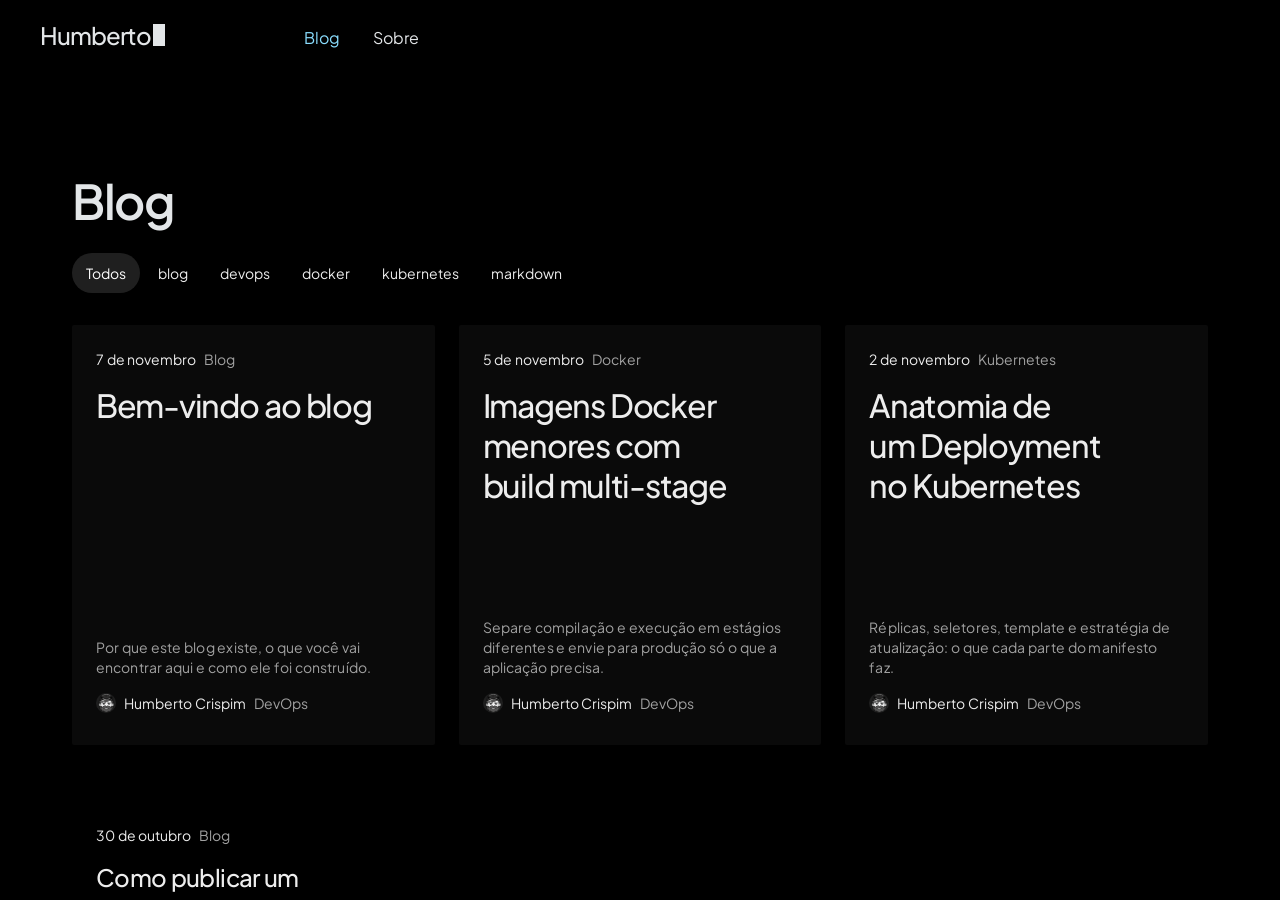
==== commit 265102b1: "Blog em cards no estilo Vercel e TL;DR com IA nos posts - Página Blog com destaques em cards grandes" ====
--- a/blog.html
+++ b/blog.html
@@ -1,2 +1,2 @@
 <!doctype html>
-<html lang="pt-BR"><head><meta charset="utf-8"><meta name="viewport" content="width=device-width,initial-scale=1"><link rel="icon" type="image/png" sizes="32x32" href="./assets/favicon-32.png"><link rel="icon" type="image/png" sizes="512x512" href="./assets/favicon-512.png"><link rel="apple-touch-icon" href="./assets/favicon-180.png"><meta name="theme-color" content="#121212"><meta name="description" content="Blog de tecnologia de Humberto Crispim: notas, estudos e guias práticos."><link rel="preconnect" href="https://fonts.googleapis.com"><link rel="preconnect" href="https://fonts.gstatic.com" crossorigin><link href="https://fonts.googleapis.com/css2?family=Plus+Jakarta+Sans:ital,wght@0,400;0,500;0,600;0,700;0,800;1,400&family=JetBrains+Mono:ital,wght@0,400;0,700;1,400&display=swap" rel="stylesheet"><title>Blog — Humberto Crispim</title><link rel="stylesheet" href="./styles.css"></head><body class="blog-index"><div id="sky"></div><canvas id="atmos" aria-hidden="true"></canvas><div id="light"></div><div id="noise"></div><main class="shell" id="page"><nav><div class="nav-inner"><a class="brand logo" href="./index.html" aria-label="Humberto Crispim, início"><span class="logo-first">Humberto</span><span class="logo-gap" aria-hidden="true"> </span><span class="logo-last">Crispim</span></a><div class="navlinks"><a href="./blog.html" aria-current="page">Blog</a><a href="./index.html#sobre">Sobre</a></div></div></nav><section class="section blog-section blog-page" aria-labelledby="blog-title"><header class="archive-head"><h2 class="kicker">Blog</h2><h1 id="blog-title">Todos os artigos</h1><p class="archive-lead">Estudos, guias e anotações sobre DevOps, cloud e arquitetura de software. <span id="archive-count" aria-live="polite"></span></p></header><div class="toolbar"><input class="search" id="archive-search" type="search" placeholder="Buscar artigos…" aria-label="Buscar artigos"><div class="cat-pills" id="archive-tags" role="group" aria-label="Filtrar por categoria"></div></div><div id="archive"></div></section><footer class="site-footer"><div class="footer-grid"><div class="footer-about"><span class="logo logo-static" role="img" aria-label="Humberto Crispim"><span class="logo-first">Humberto</span><span class="logo-gap" aria-hidden="true"> </span><span class="logo-last">Crispim</span></span><p>Blog de tecnologia sobre DevOps, cloud e arquitetura de software.</p><p class="copy">© 2026 Humberto Crispim</p></div><div><h2>Categorias</h2><ul class="footer-tags" id="footer-tags"></ul></div><div><h2>Geral</h2><ul><li><a href="./blog.html">Blog</a></li><li><a href="./index.html#sobre">Sobre</a></li></ul><div class="footer-social"><a class="social-link" href="https://github.com/humbertocrispim" target="_blank" rel="noopener noreferrer"><svg xmlns="http://www.w3.org/2000/svg" width="20" height="20" viewBox="0 0 24 24" fill="none" stroke="currentColor" stroke-width="2" stroke-linecap="round" stroke-linejoin="round" aria-hidden="true"><path d="M15 22v-4a4.8 4.8 0 0 0-1-3.5c3 0 6-2 6-5.5.08-1.25-.27-2.48-1-3.5.28-1.15.28-2.35 0-3.5 0 0-1 0-3 1.5-2.64-.5-5.36-.5-8 0C6 2 5 2 5 2c-.3 1.15-.3 2.35 0 3.5A5.403 5.403 0 0 0 4 9c0 3.5 3 5.5 6 5.5-.39.49-.68 1.05-.85 1.65-.17.6-.22 1.23-.15 1.85v4"></path><path d="M9 18c-4.51 2-5-2-7-2"></path></svg><span class="sr-only">GitHub de Humberto Crispim (abre em nova aba)</span></a><a class="social-link" href="https://www.linkedin.com/in/humberto-crispim-324182112/" target="_blank" rel="noopener noreferrer"><svg xmlns="http://www.w3.org/2000/svg" width="20" height="20" viewBox="0 0 24 24" fill="none" stroke="currentColor" stroke-width="2" stroke-linecap="round" stroke-linejoin="round" aria-hidden="true"><path d="M16 8a6 6 0 0 1 6 6v7h-4v-7a2 2 0 0 0-2-2 2 2 0 0 0-2 2v7h-4v-7a6 6 0 0 1 6-6z"></path><rect width="4" height="12" x="2" y="9"></rect><circle cx="4" cy="4" r="2"></circle></svg><span class="sr-only">LinkedIn de Humberto Crispim (abre em nova aba)</span></a></div></div></div></footer></main><script src="./site.js"></script><script src="./atmosphere.js"></script><script src="./posts.js"></script><script src="./blog.js"></script><script src="./vendor/motion.umd.min.js"></script><script src="./interactions.js"></script></body></html>
+<html lang="pt-BR"><head><meta charset="utf-8"><meta name="viewport" content="width=device-width,initial-scale=1"><link rel="icon" type="image/png" sizes="32x32" href="./assets/favicon-32.png"><link rel="icon" type="image/png" sizes="512x512" href="./assets/favicon-512.png"><link rel="apple-touch-icon" href="./assets/favicon-180.png"><meta name="theme-color" content="#121212"><meta name="description" content="Blog de tecnologia de Humberto Crispim: notas, estudos e guias práticos."><link rel="preconnect" href="https://fonts.googleapis.com"><link rel="preconnect" href="https://fonts.gstatic.com" crossorigin><link href="https://fonts.googleapis.com/css2?family=Plus+Jakarta+Sans:ital,wght@0,400;0,500;0,600;0,700;0,800;1,400&family=JetBrains+Mono:ital,wght@0,400;0,700;1,400&display=swap" rel="stylesheet"><title>Blog — Humberto Crispim</title><link rel="stylesheet" href="./styles.css"></head><body class="blog-index"><div id="sky"></div><canvas id="atmos" aria-hidden="true"></canvas><div id="light"></div><div id="noise"></div><main class="shell" id="page"><nav><div class="nav-inner"><a class="brand logo" href="./index.html" aria-label="Humberto Crispim, início"><span class="logo-first">Humberto</span><span class="logo-gap" aria-hidden="true"> </span><span class="logo-last">Crispim</span></a><div class="navlinks"><a href="./blog.html" aria-current="page">Blog</a><a href="./index.html#sobre">Sobre</a></div></div></nav><section class="section blog-section blog-page" aria-labelledby="blog-title"><header class="archive-head"><h1 id="blog-title">Blog</h1></header><div class="vc-filters" id="archive-tags" role="group" aria-label="Filtrar por categoria"></div><div id="archive"></div><div class="more-row" id="archive-more-row" hidden><button class="more-btn" id="archive-more" type="button">Veja mais</button></div></section><footer class="site-footer"><div class="footer-grid"><div class="footer-about"><span class="logo logo-static" role="img" aria-label="Humberto Crispim"><span class="logo-first">Humberto</span><span class="logo-gap" aria-hidden="true"> </span><span class="logo-last">Crispim</span></span><p>Blog de tecnologia sobre DevOps, cloud e arquitetura de software.</p><p class="copy">© 2026 Humberto Crispim</p></div><div><h2>Categorias</h2><ul class="footer-tags" id="footer-tags"></ul></div><div><h2>Geral</h2><ul><li><a href="./blog.html">Blog</a></li><li><a href="./index.html#sobre">Sobre</a></li></ul><div class="footer-social"><a class="social-link" href="https://github.com/humbertocrispim" target="_blank" rel="noopener noreferrer"><svg xmlns="http://www.w3.org/2000/svg" width="20" height="20" viewBox="0 0 24 24" fill="none" stroke="currentColor" stroke-width="2" stroke-linecap="round" stroke-linejoin="round" aria-hidden="true"><path d="M15 22v-4a4.8 4.8 0 0 0-1-3.5c3 0 6-2 6-5.5.08-1.25-.27-2.48-1-3.5.28-1.15.28-2.35 0-3.5 0 0-1 0-3 1.5-2.64-.5-5.36-.5-8 0C6 2 5 2 5 2c-.3 1.15-.3 2.35 0 3.5A5.403 5.403 0 0 0 4 9c0 3.5 3 5.5 6 5.5-.39.49-.68 1.05-.85 1.65-.17.6-.22 1.23-.15 1.85v4"></path><path d="M9 18c-4.51 2-5-2-7-2"></path></svg><span class="sr-only">GitHub de Humberto Crispim (abre em nova aba)</span></a><a class="social-link" href="https://www.linkedin.com/in/humberto-crispim-324182112/" target="_blank" rel="noopener noreferrer"><svg xmlns="http://www.w3.org/2000/svg" width="20" height="20" viewBox="0 0 24 24" fill="none" stroke="currentColor" stroke-width="2" stroke-linecap="round" stroke-linejoin="round" aria-hidden="true"><path d="M16 8a6 6 0 0 1 6 6v7h-4v-7a2 2 0 0 0-2-2 2 2 0 0 0-2 2v7h-4v-7a6 6 0 0 1 6-6z"></path><rect width="4" height="12" x="2" y="9"></rect><circle cx="4" cy="4" r="2"></circle></svg><span class="sr-only">LinkedIn de Humberto Crispim (abre em nova aba)</span></a></div></div></div></footer></main><script src="./site.js"></script><script src="./atmosphere.js"></script><script src="./posts.js"></script><script src="./blog.js"></script><script src="./vendor/motion.umd.min.js"></script><script src="./interactions.js"></script></body></html>
--- a/styles.css
+++ b/styles.css
@@ -295,3 +295,107 @@
 body.blog-index #sky,body.blog-index #atmos,body.blog-index #light,body.blog-index #noise,body.post-page #sky,body.post-page #atmos,body.post-page #light,body.post-page #noise{display:none}
 body.blog-index .shell,body.post-page .shell{background:#000}
 body.blog-index nav,body.post-page nav{background:#000;backdrop-filter:none;-webkit-backdrop-filter:none}
+
+
+
+/* ---------- Página Blog em cards ---------- */
+.blog-page .toolbar{flex-direction:column;align-items:stretch;gap:20px;margin-bottom:32px}
+.blog-page .search{max-width:360px}
+.blog-page .cat-pills{gap:10px}
+.blog-page .cat-pills button{padding:8px 16px;border:1px solid #ffffff38;border-radius:999px;background:transparent;color:#e3e6e8;font:500 13px/1 "Plus Jakarta Sans",system-ui,sans-serif;letter-spacing:.6px;text-transform:uppercase;transition:background .2s,border-color .2s,color .2s}
+.blog-page .cat-pills button:hover{border-color:#ffffff80;background:transparent}
+.blog-page .cat-pills button[aria-pressed="true"]{background:#e3e6e8;border-color:#e3e6e8;color:#0b0d10;font-weight:600}
+.post-grid{display:grid;grid-template-columns:repeat(3,minmax(0,1fr));gap:20px}
+.post-card{display:flex;flex-direction:column;border:1px solid #ffffff1a;border-radius:8px;background:#0d0f12;overflow:hidden;transition:transform .2s,border-color .2s}
+.post-card:hover,.post-card:focus-visible{transform:translateY(-3px);border-color:#ffffff40;outline:none}
+.post-cover{position:relative;aspect-ratio:16/9;background:#14171b;overflow:hidden}
+.post-cover img{width:100%;height:100%;object-fit:cover;display:block;transition:transform .4s}
+.post-card:hover .post-cover img{transform:scale(1.03)}
+.cover-fallback{position:absolute;inset:0;display:flex;flex-direction:column;justify-content:space-between;padding:20px 22px;background:radial-gradient(120% 90% at 85% 0%,#2a3038 0%,transparent 60%),linear-gradient(160deg,#1a1d22,#0e1013);}
+.cover-fallback::after{content:"";position:absolute;inset:0;background-image:linear-gradient(#ffffff08 1px,transparent 1px),linear-gradient(90deg,#ffffff08 1px,transparent 1px);background-size:24px 24px;pointer-events:none}
+.cover-tag{align-self:flex-start;font:500 11px/1 "JetBrains Mono",ui-monospace,monospace;letter-spacing:1.5px;text-transform:uppercase;color:#9ca8b4;padding:6px 9px;border:1px solid #ffffff26;border-radius:999px;position:relative;z-index:1}
+.cover-title{position:relative;z-index:1;font-size:clamp(20px,2vw,26px);line-height:1.15;font-weight:700;letter-spacing:-.5px;color:#e3e6e8;display:-webkit-box;-webkit-line-clamp:3;-webkit-box-orient:vertical;overflow:hidden}
+.post-card-body{display:flex;flex-direction:column;gap:12px;padding:20px 20px 22px;flex:1}
+.post-card-body time{font:500 12px/1 "Plus Jakarta Sans",system-ui,sans-serif;letter-spacing:.6px;color:#9ca8b4}
+.post-card-body h3{margin:0;font-size:20px;line-height:28px;font-weight:600;letter-spacing:-.2px;color:#e3e6e8;display:-webkit-box;-webkit-line-clamp:2;-webkit-box-orient:vertical;overflow:hidden}
+.post-card-tags{display:flex;flex-wrap:wrap;gap:6px}
+.post-card-tags span{font-size:12px;line-height:1;padding:6px 9px;border:1px solid #ffffff26;border-radius:6px;color:#c9d1d9}
+.post-author{display:flex;align-items:center;gap:10px;margin-top:auto;padding-top:6px}
+.post-author img{width:32px;height:32px;border-radius:50%;object-fit:cover;background:#1a1d22}
+.post-author small{display:block;font-size:12px;line-height:16px;color:#9ca8b4}
+.post-author span{display:block;font-size:14px;line-height:18px;color:#e3e6e8}
+@media(max-width:1000px){.post-grid{grid-template-columns:repeat(2,minmax(0,1fr))}}
+@media(max-width:640px){.post-grid{grid-template-columns:1fr}.blog-page .search{max-width:none}}
+.blog-page .search{flex:none;height:44px}
+.post-grid .post-card{padding:0;gap:0;min-height:0;background:#0d0f12;border-radius:8px}
+.post-grid .post-card:hover{background:#0d0f12}
+
+/* Página Blog: só título e categorias no topo; botão "Veja mais" no fim */
+.blog-page .archive-head{margin-bottom:24px}
+.blog-page .archive-head h1{margin:0}
+.blog-page #archive-tags{margin-bottom:32px}
+.more-row{display:flex;justify-content:center;margin-top:48px}
+.more-row[hidden]{display:none}
+.more-btn{height:36px;padding:0 14px;border:0;border-radius:6px;background:#e3e6e8;color:#0b0d10;font:600 14px/1 "Plus Jakarta Sans",system-ui,sans-serif;cursor:pointer;transition:background .2s}
+.more-btn:hover{background:#fff}
+.more-btn:focus-visible{outline:2px solid #8adeff;outline-offset:3px}
+
+/* ---------- TL;DR com IA (página do post), no estilo dos botões da Vercel ---------- */
+.tldr{position:relative;display:inline-flex;align-items:stretch;height:36px;margin-top:24px;border:1px solid #2e2e2e;border-radius:6px;background:#0a0a0a;transition:border-color .15s}
+.tldr[hidden]{display:none}
+.tldr:hover{border-color:#454545}
+.tldr-link{display:flex;align-items:center;gap:8px;padding:0 12px;color:#ededed;font-size:14px;line-height:20px;font-weight:500;border-radius:5px 0 0 5px;transition:background .15s}
+.tldr-link:hover{background:#1a1a1a}
+.tldr-icon{color:#a1a1a1;flex-shrink:0}
+.tldr-link:hover .tldr-icon{color:#ededed}
+.tldr-hint{font:500 11px/1 "JetBrains Mono",ui-monospace,monospace;letter-spacing:.3px;color:#a1a1a1;padding:3px 6px;border:1px solid #2e2e2e;border-radius:4px}
+.tldr-more{display:grid;place-items:center;width:34px;border:0;border-left:1px solid #2e2e2e;border-radius:0 5px 5px 0;background:transparent;color:#a1a1a1;cursor:pointer;transition:background .15s,color .15s}
+.tldr-more:hover,.tldr-more[aria-expanded="true"]{color:#ededed;background:#1a1a1a}
+.tldr-link:focus-visible,.tldr-more:focus-visible,.tldr-menu a:focus-visible{outline:2px solid #8adeff;outline-offset:2px}
+.tldr-menu{position:absolute;top:calc(100% + 6px);right:0;z-index:20;min-width:160px;padding:4px;border:1px solid #2e2e2e;border-radius:8px;background:#0a0a0a;box-shadow:0 8px 24px #000c}
+.tldr-menu[hidden]{display:none}
+.tldr-menu a{display:block;padding:8px 10px;border-radius:4px;font-size:14px;line-height:20px;color:#ededed}
+.tldr-menu a:hover{background:#1a1a1a}
+/* Capa dos cards um pouco mais panorâmica (2:1) para ilustrações largas */
+.post-cover{aspect-ratio:2/1}
+
+/* ---------- Página Blog no estilo de vercel.com/blog ----------
+   Cards só de texto. Destaques: fundo #0a0a0a, cantos 2px, título 32/40px, resumo no rodapé.
+   Grade: sem fundo (ganha fundo no hover), título 24/32px. Filtros em texto com o ativo em fundo cinza. */
+.blog-page .archive-head h1{font-size:48px;line-height:56px;font-weight:600;letter-spacing:-1.5px}
+.vc-filters{display:flex;flex-wrap:wrap;gap:4px;margin:0 0 48px}
+.vc-filters button{height:40px;padding:0 14px;border:0;border-radius:999px;background:transparent;color:#ededed;font:400 14px/1 "Plus Jakarta Sans",system-ui,sans-serif;cursor:pointer;transition:background .15s,color .15s}
+.vc-filters button:hover{background:#ffffff10}
+.vc-filters button[aria-pressed="true"]{background:#1f1f1f;color:#fff}
+.vc-filters button:focus-visible{outline:2px solid #8adeff;outline-offset:2px}
+.vc-row,.vc-grid{display:grid;grid-template-columns:repeat(3,minmax(0,1fr));gap:24px}
+.vc-row{margin-bottom:56px}
+.vc-card{display:flex;flex-direction:column;gap:16px;padding:24px 24px 32px;border-radius:2px;color:#ededed;transition:background .2s}
+.vc-card:focus-visible{outline:2px solid #8adeff;outline-offset:2px}
+.vc-featured{min-height:420px;background:#0a0a0a}
+.vc-featured:hover{background:#111}
+.vc-grid .vc-card{min-height:240px}
+.vc-grid .vc-card:hover{background:#0a0a0a}
+.vc-meta{display:flex;gap:8px;font-size:14px;line-height:20px}
+.vc-meta time{color:#ededed}
+.vc-meta span{color:#a1a1a1;text-transform:capitalize}
+.vc-card h3{margin:0;font-size:24px;line-height:32px;font-weight:500;letter-spacing:-.6px;color:#ededed;text-wrap:balance}
+.vc-featured h3{font-size:32px;line-height:40px;letter-spacing:-1.28px}
+.vc-card p{margin:auto 0 0;font-size:14px;line-height:20px;color:#a1a1a1;display:-webkit-box;-webkit-line-clamp:3;-webkit-box-orient:vertical;overflow:hidden}
+.vc-author{display:flex;align-items:center;gap:8px;margin-top:auto;font-size:14px;line-height:20px}
+.vc-featured .vc-author{margin-top:0}
+.vc-author img{width:20px;height:20px;border-radius:50%;background:#1f1f1f;object-fit:cover}
+.vc-author span{color:#ededed}
+.vc-author small{font-size:14px;color:#a1a1a1}
+@media(max-width:1000px){.vc-row,.vc-grid{grid-template-columns:repeat(2,minmax(0,1fr))}.vc-featured{min-height:340px}}
+@media(max-width:640px){.vc-row,.vc-grid{grid-template-columns:1fr;gap:12px}.vc-featured{min-height:0}.vc-featured h3{font-size:26px;line-height:32px}.vc-grid .vc-card{min-height:0}.blog-page .archive-head h1{font-size:36px;line-height:44px}}
+
+
+
+/* Hover nos cards do Blog: resumo digitado com cursor de bloco (blog.js) */
+.vc-sum{position:relative}
+.vc-grid .vc-sum{visibility:hidden;margin-top:-4px}
+.vc-grid .vc-sum.is-typing{visibility:visible}
+.vc-sum.is-typing{color:transparent}
+.type-layer{position:absolute;inset:0;color:#a1a1a1;pointer-events:none;overflow:hidden}
+.type-cursor{display:inline-block;width:.5em;height:1em;margin-left:2px;vertical-align:-.15em;background:#ededed;animation:blink 1s step-end infinite}
